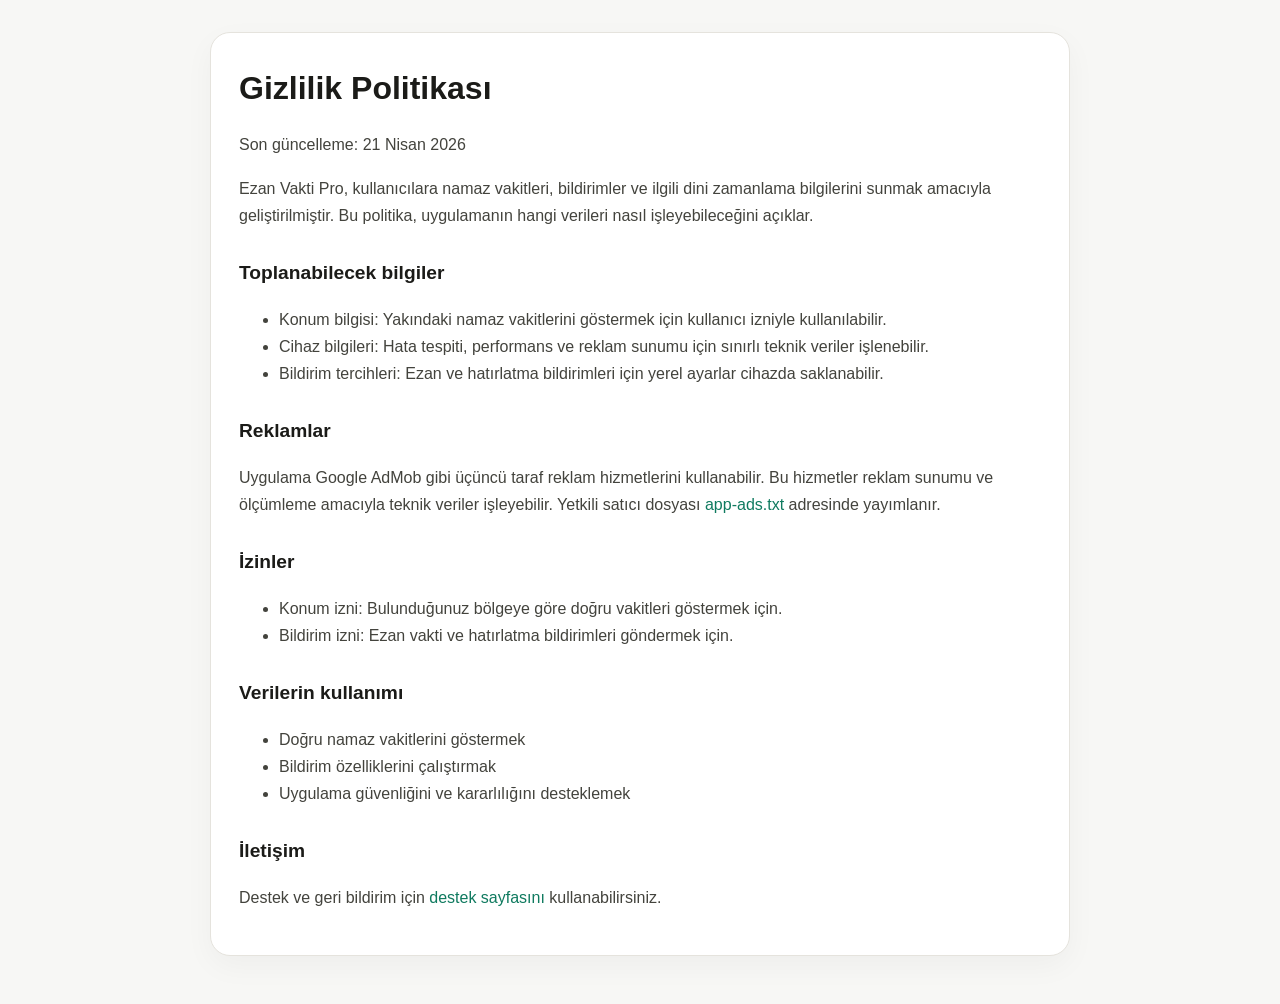
==== privacy.html @ dd828c5e "Add privacy and support pages" ====
<!doctype html>
<html lang="tr">
<head>
  <meta charset="utf-8">
  <meta name="viewport" content="width=device-width, initial-scale=1">
  <title>Ezan Vakti Pro | Gizlilik Politikası</title>
  <meta name="description" content="Ezan Vakti Pro gizlilik politikası">
  <style>
    body {
      margin: 0;
      font-family: -apple-system, BlinkMacSystemFont, "Segoe UI", sans-serif;
      background: #f7f7f5;
      color: #1b1b18;
      line-height: 1.7;
    }
    main {
      max-width: 860px;
      margin: 0 auto;
      padding: 32px 20px 48px;
    }
    article {
      background: #fff;
      border: 1px solid #e5e3dd;
      border-radius: 20px;
      padding: 28px;
      box-shadow: 0 10px 30px rgba(0, 0, 0, 0.04);
    }
    h1 {
      margin: 0 0 8px;
      font-size: 2rem;
    }
    h2 {
      margin: 28px 0 10px;
      font-size: 1.2rem;
    }
    p, li {
      color: #43433d;
    }
    a {
      color: #0f7a5f;
      text-decoration: none;
    }
  </style>
</head>
<body>
  <main>
    <article>
      <h1>Gizlilik Politikası</h1>
      <p>Son güncelleme: 21 Nisan 2026</p>

      <p>
        Ezan Vakti Pro, kullanıcılara namaz vakitleri, bildirimler ve ilgili dini zamanlama bilgilerini sunmak amacıyla geliştirilmiştir.
        Bu politika, uygulamanın hangi verileri nasıl işleyebileceğini açıklar.
      </p>

      <h2>Toplanabilecek bilgiler</h2>
      <ul>
        <li>Konum bilgisi: Yakındaki namaz vakitlerini göstermek için kullanıcı izniyle kullanılabilir.</li>
        <li>Cihaz bilgileri: Hata tespiti, performans ve reklam sunumu için sınırlı teknik veriler işlenebilir.</li>
        <li>Bildirim tercihleri: Ezan ve hatırlatma bildirimleri için yerel ayarlar cihazda saklanabilir.</li>
      </ul>

      <h2>Reklamlar</h2>
      <p>
        Uygulama Google AdMob gibi üçüncü taraf reklam hizmetlerini kullanabilir. Bu hizmetler reklam sunumu ve ölçümleme amacıyla teknik veriler işleyebilir.
        Yetkili satıcı dosyası <a href="/app-ads.txt">app-ads.txt</a> adresinde yayımlanır.
      </p>

      <h2>İzinler</h2>
      <ul>
        <li>Konum izni: Bulunduğunuz bölgeye göre doğru vakitleri göstermek için.</li>
        <li>Bildirim izni: Ezan vakti ve hatırlatma bildirimleri göndermek için.</li>
      </ul>

      <h2>Verilerin kullanımı</h2>
      <ul>
        <li>Doğru namaz vakitlerini göstermek</li>
        <li>Bildirim özelliklerini çalıştırmak</li>
        <li>Uygulama güvenliğini ve kararlılığını desteklemek</li>
      </ul>

      <h2>İletişim</h2>
      <p>
        Destek ve geri bildirim için <a href="/support.html">destek sayfasını</a> kullanabilirsiniz.
      </p>
    </article>
  </main>
</body>
</html>
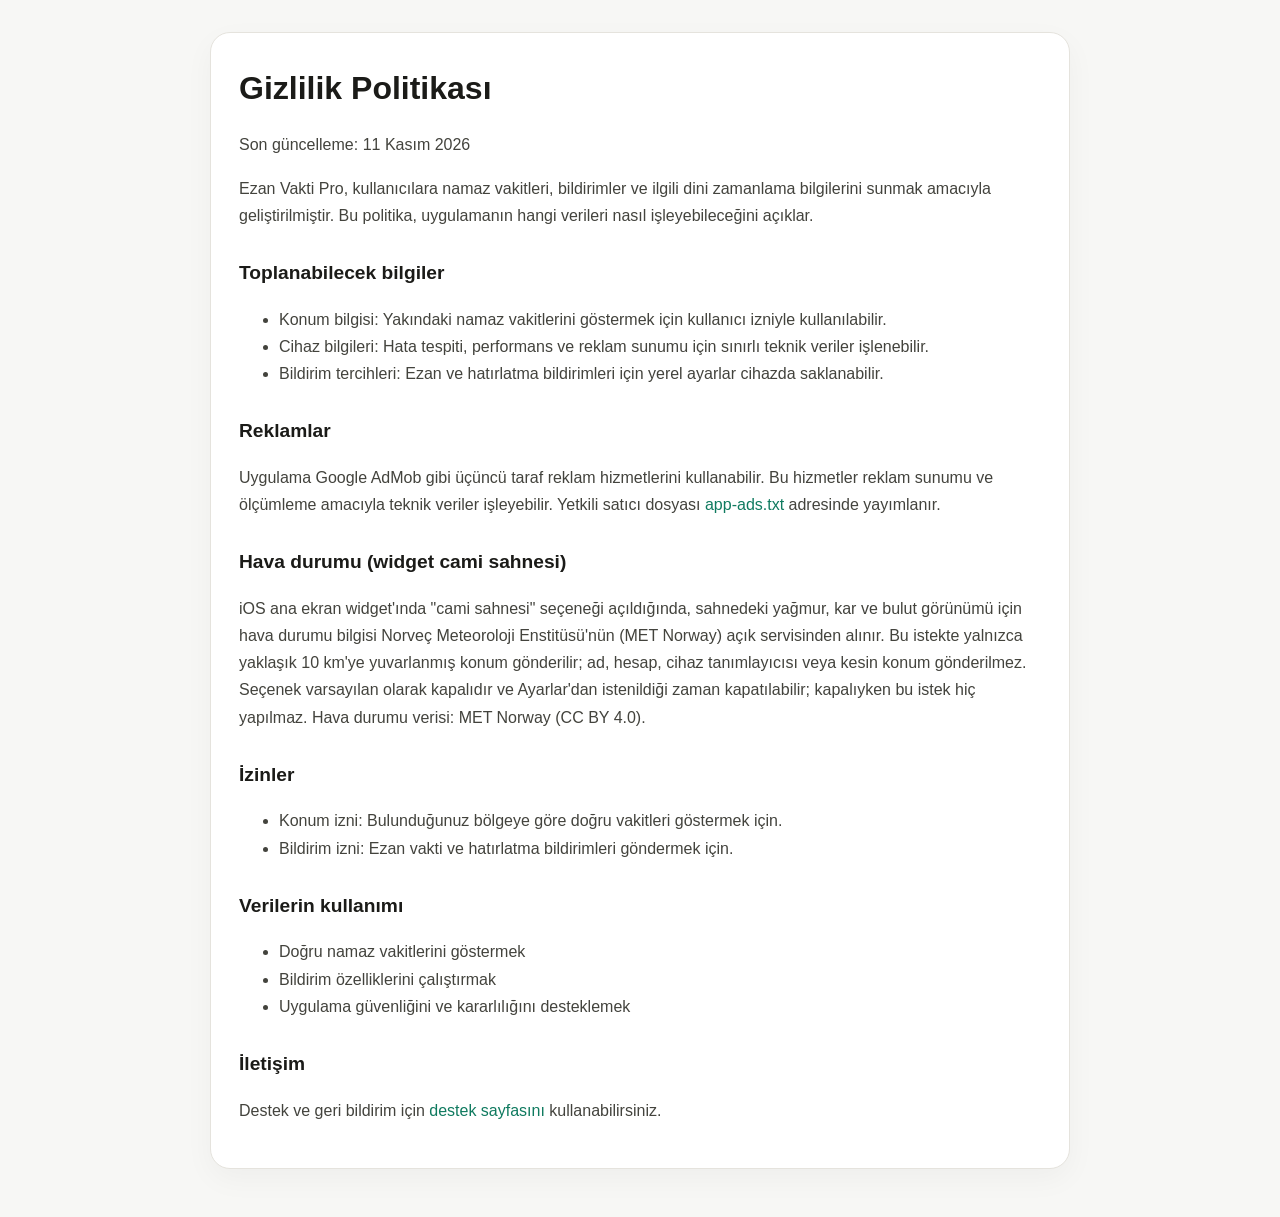
==== commit d7b87d21: "Ezan: gizlilik metnine widget hava durumu (MET Norway) bölümü Co-Authored-By: Claude Opus 5.5 <norep" ====
--- a/privacy.html
+++ b/privacy.html
@@ -46,7 +46,7 @@
   <main>
     <article>
       <h1>Gizlilik Politikası</h1>
-      <p>Son güncelleme: 21 Nisan 2026</p>
+      <p>Son güncelleme: 11 Kasım 2026</p>
 
       <p>
         Ezan Vakti Pro, kullanıcılara namaz vakitleri, bildirimler ve ilgili dini zamanlama bilgilerini sunmak amacıyla geliştirilmiştir.
@@ -64,6 +64,14 @@
       <p>
         Uygulama Google AdMob gibi üçüncü taraf reklam hizmetlerini kullanabilir. Bu hizmetler reklam sunumu ve ölçümleme amacıyla teknik veriler işleyebilir.
         Yetkili satıcı dosyası <a href="/app-ads.txt">app-ads.txt</a> adresinde yayımlanır.
+      </p>
+
+      <h2>Hava durumu (widget cami sahnesi)</h2>
+      <p>
+        iOS ana ekran widget'ında "cami sahnesi" seçeneği açıldığında, sahnedeki yağmur, kar ve bulut görünümü için hava durumu bilgisi
+        Norveç Meteoroloji Enstitüsü'nün (MET Norway) açık servisinden alınır. Bu istekte yalnızca yaklaşık 10 km'ye yuvarlanmış konum gönderilir;
+        ad, hesap, cihaz tanımlayıcısı veya kesin konum gönderilmez. Seçenek varsayılan olarak kapalıdır ve Ayarlar'dan istenildiği zaman kapatılabilir;
+        kapalıyken bu istek hiç yapılmaz. Hava durumu verisi: MET Norway (CC BY 4.0).
       </p>
 
       <h2>İzinler</h2>
